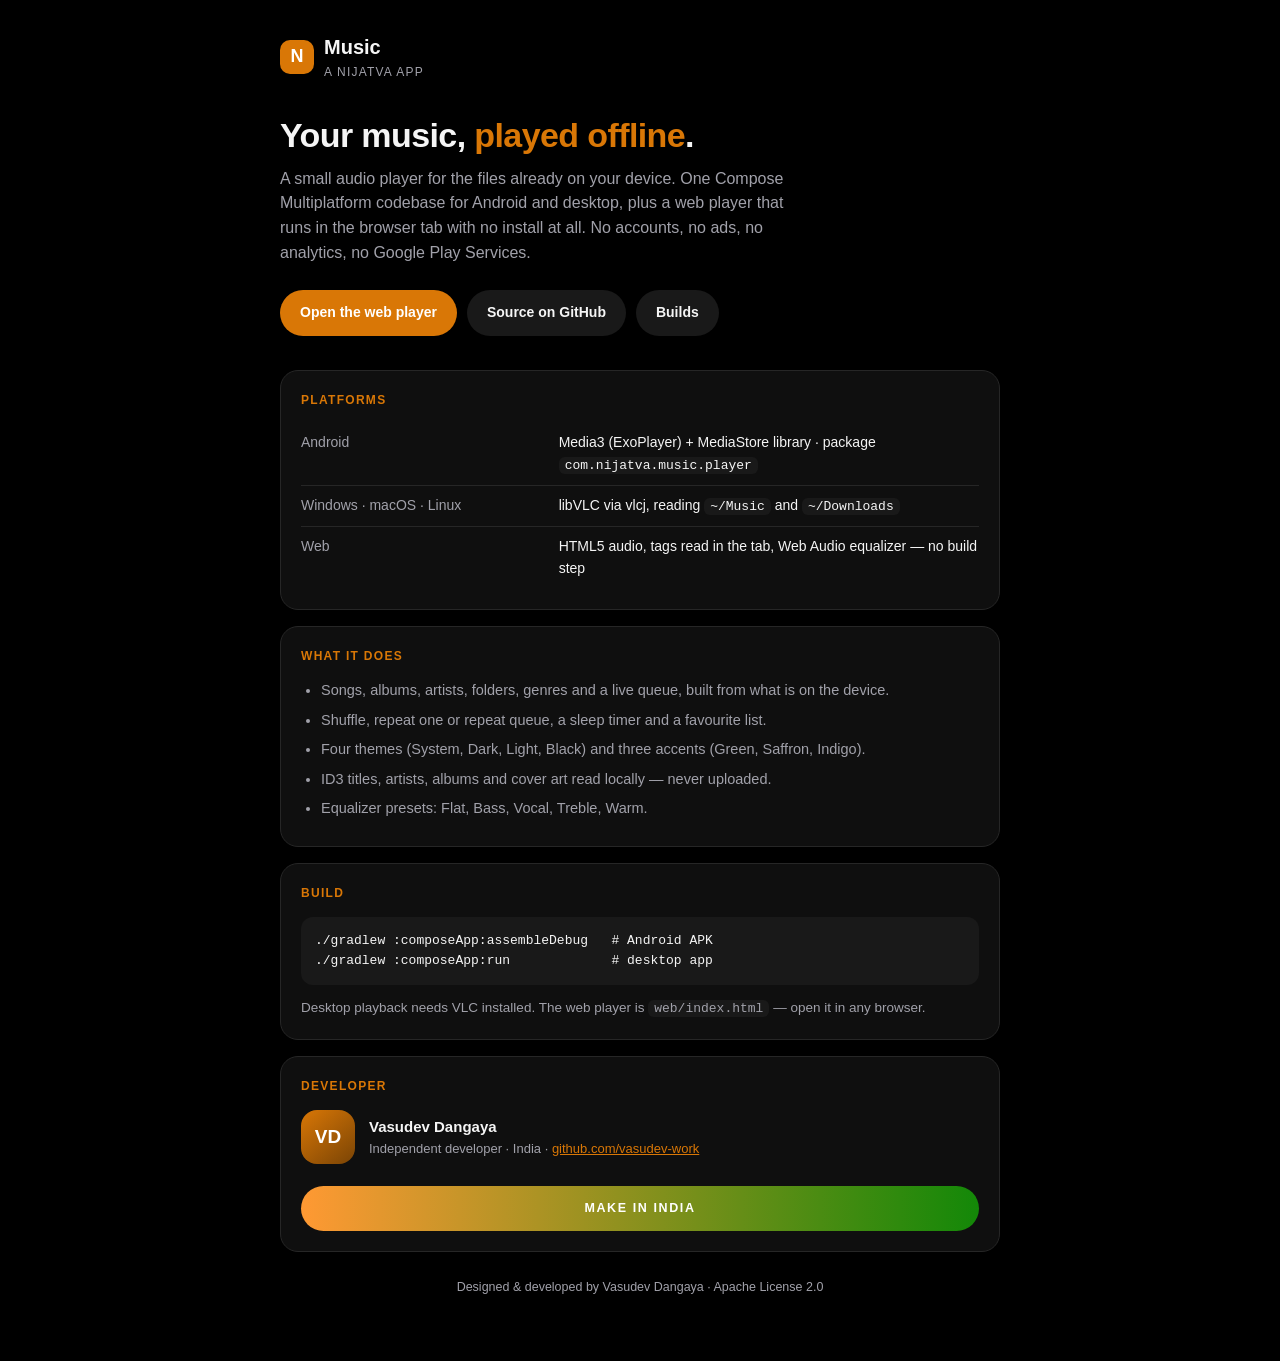
==== docs/index.html @ 0ef8c82f "Nijatva Music: offline audio player for Android, desktop and the web Shared Compose Multiplatform UI" ====
<!DOCTYPE html>
<html lang="en" data-theme="black" data-accent="saffron">
<head>
<meta charset="utf-8">
<meta name="viewport" content="width=device-width, initial-scale=1">
<meta name="theme-color" content="#000000">
<title>Music — a Nijatva app</title>
<style>
  :root {
    --accent: #d97706;
    --bg: #000;
    --surface: #0f0f0f;
    --surface-2: #191919;
    --text: #f5f5f5;
    --muted: #a1a1aa;
    --line: #262626;
  }
  * { box-sizing: border-box; }
  body {
    margin: 0; background: var(--bg); color: var(--text);
    font-family: -apple-system, BlinkMacSystemFont, "Segoe UI", Roboto, Arial, sans-serif;
    line-height: 1.55;
  }
  .wrap { max-width: 760px; margin: 0 auto; padding: 24px 20px 64px; }
  header { display: flex; align-items: center; gap: 10px; padding: 8px 0 26px; }
  .mark {
    width: 34px; height: 34px; border-radius: 10px; background: var(--accent);
    color: #fff; display: grid; place-items: center; font-weight: 800; font-size: 18px;
  }
  header .name { font-size: 20px; font-weight: 650; }
  header .by { color: var(--muted); font-size: 12px; letter-spacing: 1.2px; text-transform: uppercase; }
  h1 { font-size: 34px; line-height: 1.15; margin: 8px 0 12px; letter-spacing: -.6px; }
  h1 span { color: var(--accent); }
  p.lead { color: var(--muted); font-size: 16px; margin: 0 0 24px; max-width: 60ch; }
  .actions { display: flex; gap: 10px; flex-wrap: wrap; margin-bottom: 34px; }
  .btn {
    display: inline-block; text-decoration: none; padding: 12px 20px; border-radius: 999px;
    background: var(--surface-2); color: var(--text); font-size: 14px; font-weight: 550;
  }
  .btn.primary { background: var(--accent); color: #fff; }
  .card {
    background: var(--surface); border: 1px solid var(--line); border-radius: 18px;
    padding: 20px; margin-bottom: 16px;
  }
  .card h2 { font-size: 12px; letter-spacing: 1.3px; text-transform: uppercase; color: var(--accent); margin: 0 0 14px; }
  table { width: 100%; border-collapse: collapse; font-size: 14px; }
  td { padding: 9px 0; border-bottom: 1px solid var(--line); vertical-align: top; }
  tr:last-child td { border-bottom: 0; }
  td:first-child { color: var(--muted); width: 38%; }
  code { background: var(--surface-2); padding: 1px 6px; border-radius: 6px; font-size: 13px; }
  pre { background: var(--surface-2); padding: 14px; border-radius: 12px; overflow-x: auto; font-size: 13px; }
  ul { margin: 0; padding-left: 20px; color: var(--muted); font-size: 14.5px; }
  li { margin-bottom: 7px; }
  .dev { display: flex; gap: 14px; align-items: center; }
  .dev .av {
    width: 54px; height: 54px; border-radius: 16px; display: grid; place-items: center;
    background: linear-gradient(140deg, var(--accent), #7a4405); color: #fff; font-weight: 700; font-size: 19px;
  }
  .dev .who { font-size: 15px; font-weight: 600; }
  .dev .sub { color: var(--muted); font-size: 13px; }
  .india {
    margin-top: 22px; text-align: center; color: #fff; font-weight: 700;
    font-size: 12.5px; letter-spacing: 1.6px; padding: 13px; border-radius: 999px;
    background: linear-gradient(90deg, #ff9933, #138808);
  }
  footer { color: var(--muted); font-size: 12.5px; text-align: center; margin-top: 26px; }
  a { color: var(--accent); }
</style>
</head>
<body>
<div class="wrap">

  <header>
    <div class="mark">N</div>
    <div>
      <div class="name">Music</div>
      <div class="by">a Nijatva app</div>
    </div>
  </header>

  <h1>Your music, <span>played offline</span>.</h1>
  <p class="lead">
    A small audio player for the files already on your device. One Compose Multiplatform
    codebase for Android and desktop, plus a web player that runs in the browser tab with
    no install at all. No accounts, no ads, no analytics, no Google Play Services.
  </p>

  <div class="actions">
    <a class="btn primary" href="player/">Open the web player</a>
    <a class="btn" href="https://github.com/vasudev-work/nijatva-music-player">Source on GitHub</a>
    <a class="btn" href="https://github.com/vasudev-work/nijatva-music-player/actions">Builds</a>
  </div>

  <div class="card">
    <h2>Platforms</h2>
    <table>
      <tr><td>Android</td><td>Media3 (ExoPlayer) + MediaStore library · package <code>com.nijatva.music.player</code></td></tr>
      <tr><td>Windows · macOS · Linux</td><td>libVLC via vlcj, reading <code>~/Music</code> and <code>~/Downloads</code></td></tr>
      <tr><td>Web</td><td>HTML5 audio, tags read in the tab, Web Audio equalizer — no build step</td></tr>
    </table>
  </div>

  <div class="card">
    <h2>What it does</h2>
    <ul>
      <li>Songs, albums, artists, folders, genres and a live queue, built from what is on the device.</li>
      <li>Shuffle, repeat one or repeat queue, a sleep timer and a favourite list.</li>
      <li>Four themes (System, Dark, Light, Black) and three accents (Green, Saffron, Indigo).</li>
      <li>ID3 titles, artists, albums and cover art read locally — never uploaded.</li>
      <li>Equalizer presets: Flat, Bass, Vocal, Treble, Warm.</li>
    </ul>
  </div>

  <div class="card">
    <h2>Build</h2>
    <pre>./gradlew :composeApp:assembleDebug   # Android APK
./gradlew :composeApp:run             # desktop app</pre>
    <p class="sub" style="color: var(--muted); font-size: 13.5px; margin: 12px 0 0;">
      Desktop playback needs VLC installed. The web player is <code>web/index.html</code> — open it in any browser.
    </p>
  </div>

  <div class="card">
    <h2>Developer</h2>
    <div class="dev">
      <div class="av">VD</div>
      <div>
        <div class="who">Vasudev Dangaya</div>
        <div class="sub">Independent developer · India · <a href="https://github.com/vasudev-work">github.com/vasudev-work</a></div>
      </div>
    </div>
    <div class="india">MAKE IN INDIA</div>
  </div>

  <footer>Designed &amp; developed by Vasudev Dangaya · Apache License 2.0</footer>
</div>
</body>
</html>
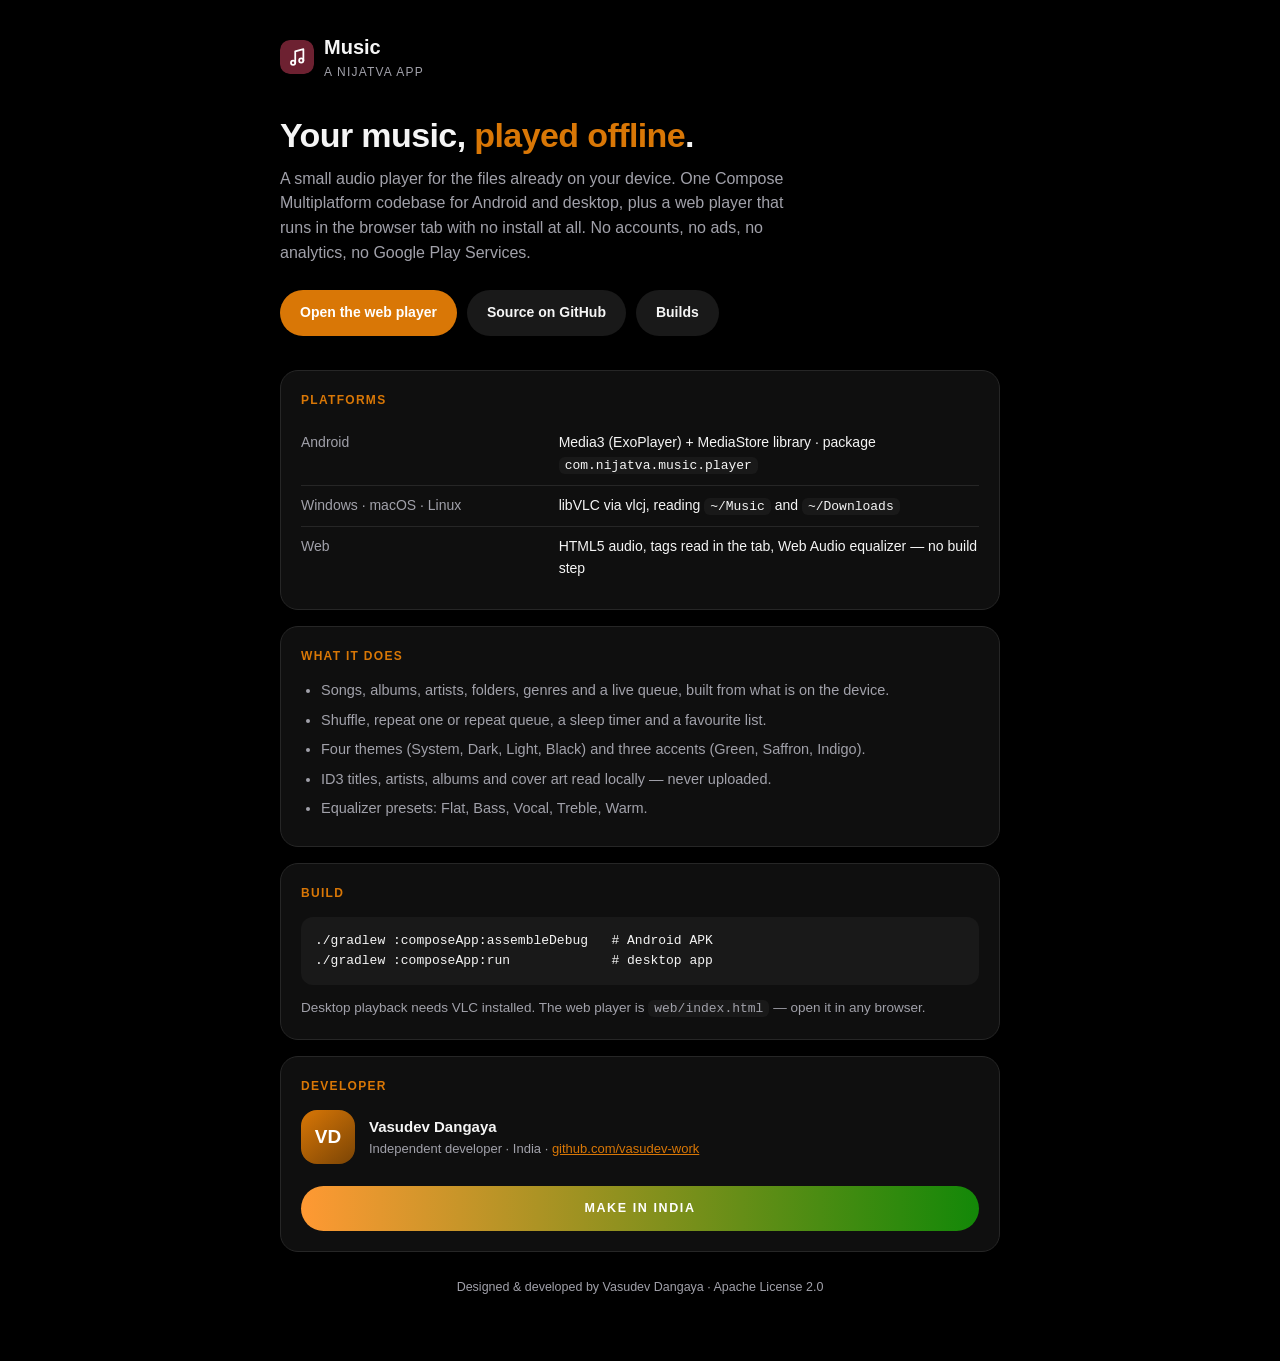
==== commit 360a49ed: "Add the Music launcher icon Adaptive icon (maroon #6D2131 with the white note) plus legacy PNG mipma" ====
--- a/docs/index.html
+++ b/docs/index.html
@@ -4,6 +4,7 @@
 <meta charset="utf-8">
 <meta name="viewport" content="width=device-width, initial-scale=1">
 <meta name="theme-color" content="#000000">
+<link rel="icon" href="music.svg" type="image/svg+xml">
 <title>Music — a Nijatva app</title>
 <style>
   :root {
@@ -23,10 +24,7 @@
   }
   .wrap { max-width: 760px; margin: 0 auto; padding: 24px 20px 64px; }
   header { display: flex; align-items: center; gap: 10px; padding: 8px 0 26px; }
-  .mark {
-    width: 34px; height: 34px; border-radius: 10px; background: var(--accent);
-    color: #fff; display: grid; place-items: center; font-weight: 800; font-size: 18px;
-  }
+  .mark { width: 34px; height: 34px; border-radius: 10px; display: block; }
   header .name { font-size: 20px; font-weight: 650; }
   header .by { color: var(--muted); font-size: 12px; letter-spacing: 1.2px; text-transform: uppercase; }
   h1 { font-size: 34px; line-height: 1.15; margin: 8px 0 12px; letter-spacing: -.6px; }
@@ -71,7 +69,7 @@
 <div class="wrap">
 
   <header>
-    <div class="mark">N</div>
+    <img class="mark" src="music.svg" alt="">
     <div>
       <div class="name">Music</div>
       <div class="by">a Nijatva app</div>
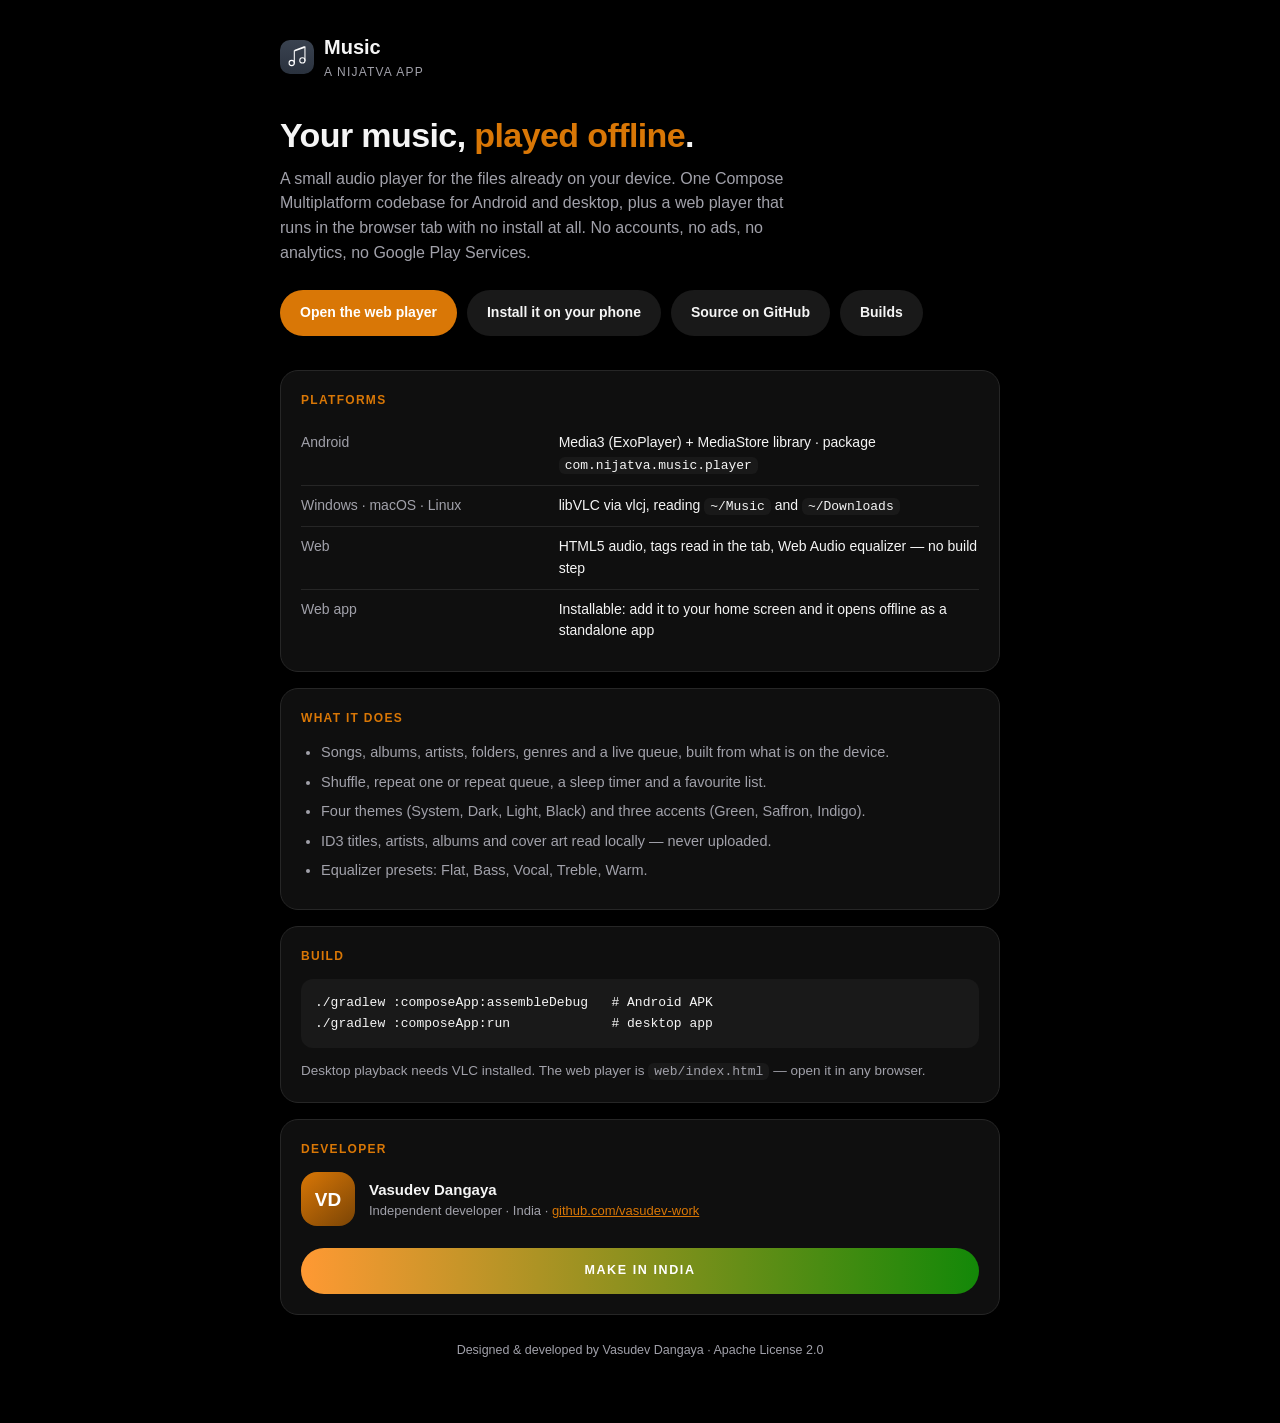
==== commit 8f4ad504: "Make the web player an installable app Adds a web app manifest (standalone display, slate theme, 192" ====
--- a/docs/index.html
+++ b/docs/index.html
@@ -85,6 +85,7 @@
 
   <div class="actions">
     <a class="btn primary" href="player/">Open the web player</a>
+    <a class="btn" href="player/">Install it on your phone</a>
     <a class="btn" href="https://github.com/vasudev-work/nijatva-music-player">Source on GitHub</a>
     <a class="btn" href="https://github.com/vasudev-work/nijatva-music-player/actions">Builds</a>
   </div>
@@ -95,6 +96,7 @@
       <tr><td>Android</td><td>Media3 (ExoPlayer) + MediaStore library · package <code>com.nijatva.music.player</code></td></tr>
       <tr><td>Windows · macOS · Linux</td><td>libVLC via vlcj, reading <code>~/Music</code> and <code>~/Downloads</code></td></tr>
       <tr><td>Web</td><td>HTML5 audio, tags read in the tab, Web Audio equalizer — no build step</td></tr>
+      <tr><td>Web app</td><td>Installable: add it to your home screen and it opens offline as a standalone app</td></tr>
     </table>
   </div>
 
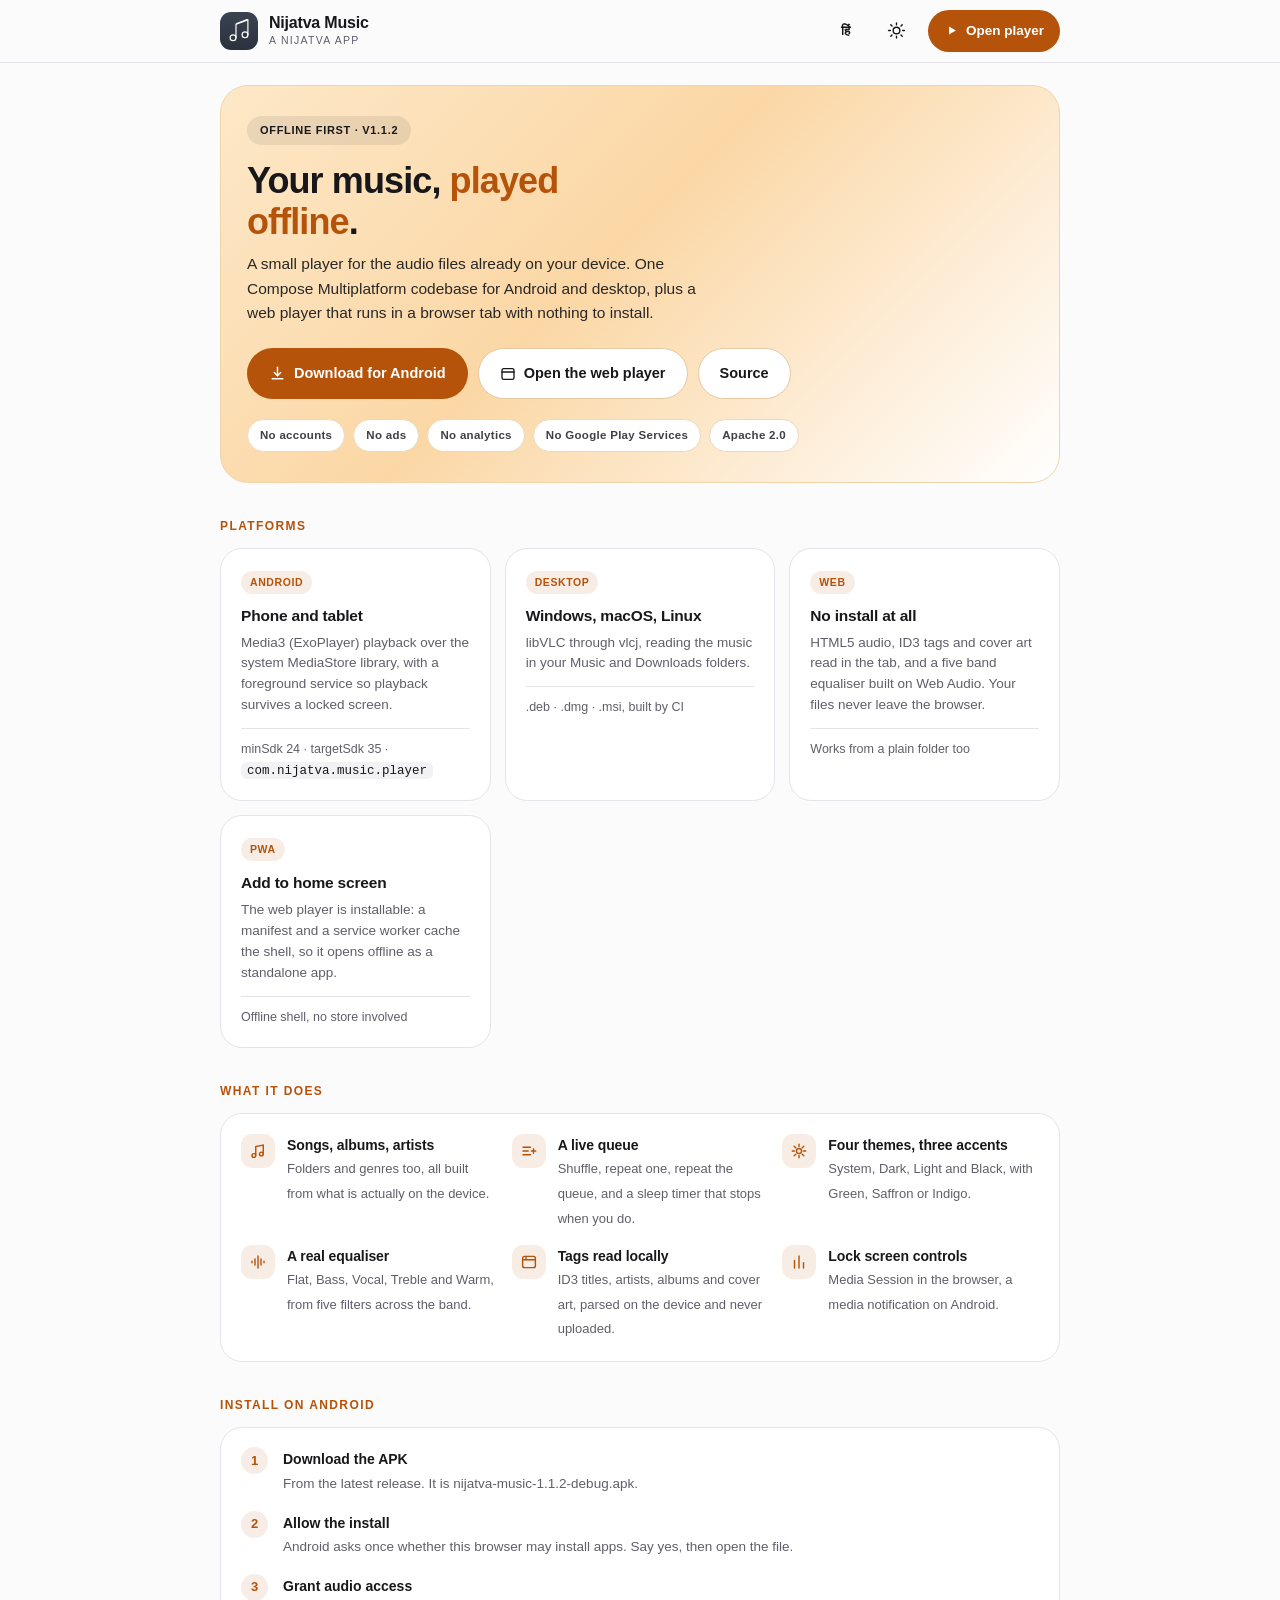
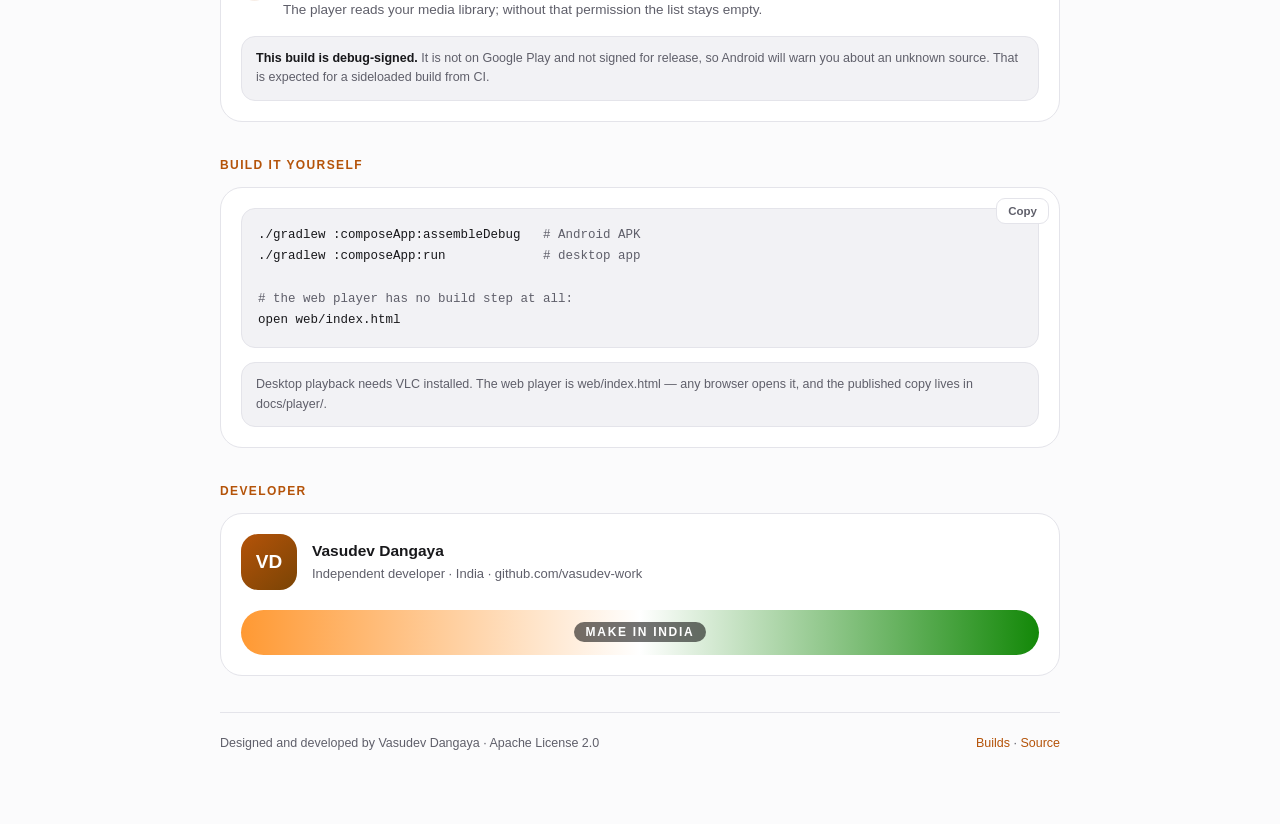
==== commit 96a7271c: "The download page says what it is, and where to actually get it The page was one column of small typ" ====
--- a/docs/index.html
+++ b/docs/index.html
@@ -1,138 +1,449 @@
 <!DOCTYPE html>
-<html lang="en" data-theme="black" data-accent="saffron">
+<html lang="en" data-theme="dark">
 <head>
 <meta charset="utf-8">
-<meta name="viewport" content="width=device-width, initial-scale=1">
-<meta name="theme-color" content="#000000">
+<meta name="viewport" content="width=device-width, initial-scale=1, viewport-fit=cover">
+<title>Nijatva Music - offline player for Android, desktop and the browser</title>
+<meta name="description" content="A small offline music player for the files already on your device. Android, Windows, macOS, Linux and a web player that needs no install. No accounts, no ads, no analytics, no Google Play Services.">
+<meta name="theme-color" content="#0b0b0d">
 <link rel="icon" href="music.svg" type="image/svg+xml">
-<title>Music — a Nijatva app</title>
+<meta property="og:type" content="website">
+<meta property="og:title" content="Nijatva Music - your music, played offline">
+<meta property="og:description" content="Android, desktop and a browser player that needs no install. No accounts, no ads, no analytics.">
 <style>
-  :root {
-    --accent: #d97706;
-    --bg: #000;
-    --surface: #0f0f0f;
-    --surface-2: #191919;
-    --text: #f5f5f5;
-    --muted: #a1a1aa;
-    --line: #262626;
-  }
-  * { box-sizing: border-box; }
-  body {
-    margin: 0; background: var(--bg); color: var(--text);
-    font-family: -apple-system, BlinkMacSystemFont, "Segoe UI", Roboto, Arial, sans-serif;
-    line-height: 1.55;
-  }
-  .wrap { max-width: 760px; margin: 0 auto; padding: 24px 20px 64px; }
-  header { display: flex; align-items: center; gap: 10px; padding: 8px 0 26px; }
-  .mark { width: 34px; height: 34px; border-radius: 10px; display: block; }
-  header .name { font-size: 20px; font-weight: 650; }
-  header .by { color: var(--muted); font-size: 12px; letter-spacing: 1.2px; text-transform: uppercase; }
-  h1 { font-size: 34px; line-height: 1.15; margin: 8px 0 12px; letter-spacing: -.6px; }
-  h1 span { color: var(--accent); }
-  p.lead { color: var(--muted); font-size: 16px; margin: 0 0 24px; max-width: 60ch; }
-  .actions { display: flex; gap: 10px; flex-wrap: wrap; margin-bottom: 34px; }
-  .btn {
-    display: inline-block; text-decoration: none; padding: 12px 20px; border-radius: 999px;
-    background: var(--surface-2); color: var(--text); font-size: 14px; font-weight: 550;
-  }
-  .btn.primary { background: var(--accent); color: #fff; }
-  .card {
-    background: var(--surface); border: 1px solid var(--line); border-radius: 18px;
-    padding: 20px; margin-bottom: 16px;
-  }
-  .card h2 { font-size: 12px; letter-spacing: 1.3px; text-transform: uppercase; color: var(--accent); margin: 0 0 14px; }
-  table { width: 100%; border-collapse: collapse; font-size: 14px; }
-  td { padding: 9px 0; border-bottom: 1px solid var(--line); vertical-align: top; }
-  tr:last-child td { border-bottom: 0; }
-  td:first-child { color: var(--muted); width: 38%; }
-  code { background: var(--surface-2); padding: 1px 6px; border-radius: 6px; font-size: 13px; }
-  pre { background: var(--surface-2); padding: 14px; border-radius: 12px; overflow-x: auto; font-size: 13px; }
-  ul { margin: 0; padding-left: 20px; color: var(--muted); font-size: 14.5px; }
-  li { margin-bottom: 7px; }
-  .dev { display: flex; gap: 14px; align-items: center; }
-  .dev .av {
-    width: 54px; height: 54px; border-radius: 16px; display: grid; place-items: center;
-    background: linear-gradient(140deg, var(--accent), #7a4405); color: #fff; font-weight: 700; font-size: 19px;
-  }
-  .dev .who { font-size: 15px; font-weight: 600; }
-  .dev .sub { color: var(--muted); font-size: 13px; }
-  .india {
-    margin-top: 22px; text-align: center; color: #fff; font-weight: 700;
-    font-size: 12.5px; letter-spacing: 1.6px; padding: 13px; border-radius: 999px;
-    background: linear-gradient(90deg, #ff9933, #138808);
-  }
-  footer { color: var(--muted); font-size: 12.5px; text-align: center; margin-top: 26px; }
-  a { color: var(--accent); }
+  :root{
+    --accent:#f59e0b; --accent-ink:#1a1204; --accent-soft:rgba(245,158,11,.14);
+    --bg:#0b0b0d; --surf:#141417; --surf2:#1c1c21; --line:#2a2a31;
+    --fg:#f4f4f5; --mut:#a1a1aa; --radius:22px;
+    --ease:cubic-bezier(.2,.8,.2,1);
+  }
+  html[data-theme="light"]{
+    --accent:#b45309; --accent-ink:#fff; --accent-soft:rgba(180,83,9,.10);
+    --bg:#fbfbfc; --surf:#fff; --surf2:#f2f2f5; --line:#e4e4ea;
+    --fg:#18181b; --mut:#5f5f6a;
+  }
+  *{box-sizing:border-box;-webkit-tap-highlight-color:transparent}
+  html{scroll-behavior:smooth}
+  body{
+    margin:0;background:var(--bg);color:var(--fg);
+    font:15.5px/1.6 -apple-system,BlinkMacSystemFont,"Segoe UI",Roboto,"Noto Sans",Arial,sans-serif;
+    -webkit-text-size-adjust:100%;
+  }
+  a{color:var(--accent);text-decoration:none}
+  .wrap{max-width:880px;margin:0 auto;padding:0 20px 72px}
+  .skip{position:absolute;left:-9999px}
+  .skip:focus{left:12px;top:12px;z-index:100;background:var(--accent);color:var(--accent-ink);
+              padding:10px 16px;border-radius:999px}
+
+  /* ---------- header ---------- */
+  .hdr{position:sticky;top:0;z-index:30;background:color-mix(in srgb,var(--bg) 88%,transparent);
+       backdrop-filter:blur(12px);border-bottom:1px solid var(--line)}
+  .hdr-in{max-width:880px;margin:0 auto;padding:10px 20px;display:flex;align-items:center;gap:11px}
+  .mark{width:38px;height:38px;border-radius:11px;flex:none;display:block;background:var(--surf2)}
+  .who{flex:1;min-width:0}
+  .who .nm{font-size:16px;font-weight:650;letter-spacing:-.2px;line-height:1.2}
+  .who .by{font-size:10.5px;letter-spacing:1.3px;text-transform:uppercase;color:var(--mut)}
+  .round{width:40px;height:40px;border-radius:50%;border:0;background:transparent;color:var(--fg);
+         display:flex;align-items:center;justify-content:center;cursor:pointer;flex:none;
+         font-size:13px;font-weight:700;letter-spacing:.4px;transition:background .16s}
+  .round:hover,.round:active{background:var(--surf2)}
+  .pill{display:inline-flex;align-items:center;gap:7px;background:var(--accent);color:var(--accent-ink);
+        border:0;border-radius:999px;padding:10px 16px;font-size:13.5px;font-weight:650;
+        white-space:nowrap;transition:transform .16s var(--ease)}
+  .pill:active{transform:scale(.96)}
+
+  /* ---------- hero ---------- */
+  .hero{margin:22px 0 26px;border-radius:28px;padding:30px 26px;position:relative;overflow:hidden;
+        background:linear-gradient(135deg,#3b1d05 0%,#5c2c06 45%,#1c1c21 100%);
+        border:1px solid var(--line);color:#fff}
+  html[data-theme="light"] .hero{background:linear-gradient(135deg,#fde8c8 0%,#fbd7a5 45%,#fff 100%);color:#18181b;
+        border-color:#f0d5ab}
+  .hero .badge{display:inline-flex;align-items:center;gap:7px;font-size:11px;font-weight:750;
+        letter-spacing:.7px;text-transform:uppercase;border-radius:999px;padding:6px 13px;
+        background:rgba(255,255,255,.14);color:#fff}
+  html[data-theme="light"] .hero .badge{background:rgba(24,24,27,.08);color:#18181b}
+  .hero h1{margin:16px 0 10px;font-size:36px;line-height:1.12;letter-spacing:-.9px;max-width:20ch}
+  .hero h1 em{font-style:normal;color:var(--accent)}
+  .hero p{margin:0 0 22px;font-size:15.5px;line-height:1.6;max-width:54ch;opacity:.92}
+  .cta{display:flex;gap:10px;flex-wrap:wrap}
+  .btn{display:inline-flex;align-items:center;gap:8px;border-radius:999px;padding:13px 21px;
+       font-size:14.5px;font-weight:650;border:1px solid transparent;transition:transform .16s var(--ease)}
+  .btn:active{transform:scale(.97)}
+  .btn.primary{background:var(--accent);color:var(--accent-ink)}
+  .btn.ghost{background:rgba(255,255,255,.10);color:#fff;border-color:rgba(255,255,255,.22)}
+  html[data-theme="light"] .btn.ghost{background:#fff;color:#18181b;border-color:#e4c9a4}
+  .chips{display:flex;gap:8px;flex-wrap:wrap;margin-top:20px}
+  .chip{font-size:11.5px;font-weight:600;letter-spacing:.3px;border-radius:999px;padding:6px 12px;
+        background:rgba(255,255,255,.10);color:#fff;border:1px solid rgba(255,255,255,.16)}
+  html[data-theme="light"] .chip{background:#fff;color:#3f3f46;border-color:#ecd9bd}
+
+  /* ---------- sections ---------- */
+  h2.sec{font-size:12px;letter-spacing:1.4px;text-transform:uppercase;color:var(--accent);
+         margin:34px 0 12px;font-weight:750}
+  .card{background:var(--surf);border:1px solid var(--line);border-radius:var(--radius);padding:20px}
+  .grid{display:grid;gap:14px;grid-template-columns:repeat(auto-fit,minmax(240px,1fr))}
+  .plat h3{margin:0 0 4px;font-size:15.5px;letter-spacing:-.2px}
+  .plat .tag{display:inline-block;font-size:10.5px;font-weight:700;letter-spacing:.6px;text-transform:uppercase;
+             color:var(--accent);background:var(--accent-soft);border-radius:999px;padding:3px 9px;margin-bottom:10px}
+  .plat p{margin:0;color:var(--mut);font-size:13.5px;line-height:1.55}
+  .plat .kv{margin-top:12px;padding-top:10px;border-top:1px solid var(--line);color:var(--mut);font-size:12.5px}
+  code,.mono{font-family:ui-monospace,SFMono-Regular,Menlo,monospace;font-size:12.5px}
+  code{background:var(--surf2);padding:1.5px 6px;border-radius:6px;color:var(--fg)}
+
+  .feat{display:grid;gap:14px;grid-template-columns:repeat(auto-fit,minmax(250px,1fr))}
+  .feat .it{display:flex;gap:12px;align-items:flex-start}
+  .feat .ic{width:34px;height:34px;border-radius:11px;flex:none;display:grid;place-items:center;
+            background:var(--accent-soft);color:var(--accent)}
+  .feat .ic svg{width:18px;height:18px}
+  .feat b{display:block;font-size:14px;font-weight:650;letter-spacing:-.1px}
+  .feat span{color:var(--mut);font-size:13px;line-height:1.5}
+
+  ol.steps{margin:0;padding:0;list-style:none;counter-reset:s}
+  ol.steps li{position:relative;padding:0 0 16px 42px;counter-increment:s}
+  ol.steps li:last-child{padding-bottom:0}
+  ol.steps li::before{content:counter(s);position:absolute;left:0;top:-1px;width:27px;height:27px;
+    border-radius:50%;background:var(--accent-soft);color:var(--accent);font-size:13px;font-weight:750;
+    display:grid;place-items:center}
+  ol.steps b{display:block;font-size:14px}
+  ol.steps span{color:var(--mut);font-size:13.5px}
+
+  .note{margin-top:14px;padding:12px 14px;border-radius:14px;font-size:12.5px;line-height:1.55;
+        background:var(--surf2);color:var(--mut);border:1px solid var(--line)}
+  .note b{color:var(--fg)}
+
+  .codebox{position:relative}
+  pre{margin:0;background:var(--surf2);border:1px solid var(--line);border-radius:14px;
+      padding:16px 16px;overflow-x:auto;font-size:12.5px;line-height:1.7;color:var(--fg)}
+  pre .c{color:var(--mut)}
+  .copybtn{position:absolute;top:10px;right:10px;background:var(--surf);color:var(--mut);
+           border:1px solid var(--line);border-radius:9px;padding:6px 11px;font-size:11.5px;
+           font-weight:650;cursor:pointer;font-family:inherit}
+  .copybtn:hover{color:var(--fg)}
+
+  .dev{display:flex;gap:15px;align-items:center;flex-wrap:wrap}
+  .av{width:56px;height:56px;border-radius:17px;flex:none;display:grid;place-items:center;
+      background:linear-gradient(140deg,var(--accent),#7a4405);color:#fff;font-weight:750;font-size:19px}
+  .dev .d1{font-size:15.5px;font-weight:650}
+  .dev .d2{color:var(--mut);font-size:13px}
+  .india{margin-top:20px;text-align:center;color:#fff;font-weight:750;font-size:12px;
+         letter-spacing:1.7px;padding:13px;border-radius:999px;
+         background:linear-gradient(90deg,#ff9933,#ffffff 50%,#138808)}
+  .india span{background:rgba(0,0,0,.55);padding:3px 12px;border-radius:999px}
+
+  footer{margin-top:36px;padding-top:20px;border-top:1px solid var(--line);
+         color:var(--mut);font-size:12.5px;display:flex;gap:8px 18px;flex-wrap:wrap;
+         justify-content:space-between}
+  :focus-visible{outline:2.5px solid var(--accent);outline-offset:2px;border-radius:8px}
+  @media (max-width:520px){
+    .hero{padding:24px 20px;border-radius:24px}
+    .hero h1{font-size:29px}
+    .who .by{display:none}
+    .hdr .pill span{display:none}
+  }
+  @media (prefers-reduced-motion:reduce){*{animation:none!important;transition:none!important}
+    html{scroll-behavior:auto}}
 </style>
 </head>
 <body>
-<div class="wrap">
-
-  <header>
+<a class="skip" href="#main" data-i18n="skip">Skip to content</a>
+
+<div class="hdr">
+  <div class="hdr-in">
     <img class="mark" src="music.svg" alt="">
-    <div>
-      <div class="name">Music</div>
-      <div class="by">a Nijatva app</div>
-    </div>
-  </header>
-
-  <h1>Your music, <span>played offline</span>.</h1>
-  <p class="lead">
-    A small audio player for the files already on your device. One Compose Multiplatform
-    codebase for Android and desktop, plus a web player that runs in the browser tab with
-    no install at all. No accounts, no ads, no analytics, no Google Play Services.
-  </p>
-
-  <div class="actions">
-    <a class="btn primary" href="player/">Open the web player</a>
-    <a class="btn" href="player/">Install it on your phone</a>
-    <a class="btn" href="https://github.com/vasudev-work/nijatva-music-player">Source on GitHub</a>
-    <a class="btn" href="https://github.com/vasudev-work/nijatva-music-player/actions">Builds</a>
-  </div>
-
+    <div class="who">
+      <div class="nm">Nijatva Music</div>
+      <div class="by" data-i18n="byline">a Nijatva app</div>
+    </div>
+    <button class="round" id="lang" aria-label="Language" title="Language">हिं</button>
+    <button class="round" id="theme" aria-label="Theme" title="Theme">
+      <svg width="19" height="19" viewBox="0 0 24 24" fill="none" stroke="currentColor" stroke-width="1.8"
+           stroke-linecap="round" aria-hidden="true"><circle cx="12" cy="12" r="4.2"/>
+        <path d="M12 2.6v2.2M12 19.2v2.2M4.2 12H2M22 12h-2.2M6.3 6.3 4.8 4.8M19.2 19.2l-1.5-1.5M17.7 6.3l1.5-1.5M4.8 19.2l1.5-1.5"/></svg>
+    </button>
+    <a class="pill" href="player/">
+      <svg width="15" height="15" viewBox="0 0 24 24" fill="currentColor" aria-hidden="true">
+        <path d="M8 5.5v13l11-6.5z"/></svg><span data-i18n="openPlayer">Open player</span>
+    </a>
+  </div>
+</div>
+
+<main class="wrap" id="main">
+
+  <section class="hero">
+    <span class="badge" data-i18n="badge">Offline first · v1.1.2</span>
+    <h1><span data-i18n="h1a">Your music,</span> <em data-i18n="h1b">played offline</em>.</h1>
+    <p data-i18n="lead">A small player for the audio files already on your device. One Compose
+      Multiplatform codebase for Android and desktop, plus a web player that runs in a browser tab
+      with nothing to install.</p>
+    <div class="cta">
+      <a class="btn primary" id="apk" href="https://github.com/vasudev-work/nijatva-music-player/releases/latest">
+        <svg width="17" height="17" viewBox="0 0 24 24" fill="none" stroke="currentColor" stroke-width="2"
+             stroke-linecap="round" stroke-linejoin="round" aria-hidden="true">
+          <path d="M12 3v12"/><path d="M7.5 10.5 12 15l4.5-4.5"/><path d="M4.5 19.5h15"/></svg>
+        <span data-i18n="getApk">Download for Android</span>
+      </a>
+      <a class="btn ghost" href="player/">
+        <svg width="16" height="16" viewBox="0 0 24 24" fill="none" stroke="currentColor" stroke-width="2"
+             stroke-linecap="round" aria-hidden="true"><rect x="3" y="4" width="18" height="16" rx="2.5"/>
+          <path d="M3 9h18"/></svg>
+        <span data-i18n="openWeb">Open the web player</span>
+      </a>
+      <a class="btn ghost" href="https://github.com/vasudev-work/nijatva-music-player">
+        <span data-i18n="source">Source</span>
+      </a>
+    </div>
+    <div class="chips">
+      <span class="chip" data-i18n="c1">No accounts</span>
+      <span class="chip" data-i18n="c2">No ads</span>
+      <span class="chip" data-i18n="c3">No analytics</span>
+      <span class="chip" data-i18n="c4">No Google Play Services</span>
+      <span class="chip">Apache 2.0</span>
+    </div>
+  </section>
+
+  <h2 class="sec" data-i18n="secPlatforms">Platforms</h2>
+  <div class="grid">
+    <div class="card plat">
+      <span class="tag">Android</span>
+      <h3 data-i18n="p1h">Phone and tablet</h3>
+      <p data-i18n="p1p">Media3 (ExoPlayer) playback over the system MediaStore library, with a
+        foreground service so playback survives a locked screen.</p>
+      <div class="kv">minSdk 24 · targetSdk 35 · <code>com.nijatva.music.player</code></div>
+    </div>
+    <div class="card plat">
+      <span class="tag">Desktop</span>
+      <h3 data-i18n="p2h">Windows, macOS, Linux</h3>
+      <p data-i18n="p2p">libVLC through vlcj, reading the music in your Music and Downloads folders.</p>
+      <div class="kv">.deb · .dmg · .msi, built by CI</div>
+    </div>
+    <div class="card plat">
+      <span class="tag">Web</span>
+      <h3 data-i18n="p3h">No install at all</h3>
+      <p data-i18n="p3p">HTML5 audio, ID3 tags and cover art read in the tab, and a five band
+        equaliser built on Web Audio. Your files never leave the browser.</p>
+      <div class="kv" data-i18n="p3kv">Works from a plain folder too</div>
+    </div>
+    <div class="card plat">
+      <span class="tag">PWA</span>
+      <h3 data-i18n="p4h">Add to home screen</h3>
+      <p data-i18n="p4p">The web player is installable: a manifest and a service worker cache the
+        shell, so it opens offline as a standalone app.</p>
+      <div class="kv" data-i18n="p4kv">Offline shell, no store involved</div>
+    </div>
+  </div>
+
+  <h2 class="sec" data-i18n="secDoes">What it does</h2>
   <div class="card">
-    <h2>Platforms</h2>
-    <table>
-      <tr><td>Android</td><td>Media3 (ExoPlayer) + MediaStore library · package <code>com.nijatva.music.player</code></td></tr>
-      <tr><td>Windows · macOS · Linux</td><td>libVLC via vlcj, reading <code>~/Music</code> and <code>~/Downloads</code></td></tr>
-      <tr><td>Web</td><td>HTML5 audio, tags read in the tab, Web Audio equalizer — no build step</td></tr>
-      <tr><td>Web app</td><td>Installable: add it to your home screen and it opens offline as a standalone app</td></tr>
-    </table>
-  </div>
-
+    <div class="feat">
+      <div class="it"><span class="ic"><svg viewBox="0 0 24 24" fill="none" stroke="currentColor" stroke-width="1.9" stroke-linecap="round"><path d="M9 18V6l10-2v12"/><circle cx="6.5" cy="18" r="2.5"/><circle cx="16.5" cy="16" r="2.5"/></svg></span>
+        <div><b data-i18n="f1t">Songs, albums, artists</b><span data-i18n="f1s">Folders and genres too, all built from what is actually on the device.</span></div></div>
+      <div class="it"><span class="ic"><svg viewBox="0 0 24 24" fill="none" stroke="currentColor" stroke-width="1.9" stroke-linecap="round"><path d="M4 7h10M4 12h7M4 17h10"/><path d="M18 9v6M15 12h6"/></svg></span>
+        <div><b data-i18n="f2t">A live queue</b><span data-i18n="f2s">Shuffle, repeat one, repeat the queue, and a sleep timer that stops when you do.</span></div></div>
+      <div class="it"><span class="ic"><svg viewBox="0 0 24 24" fill="none" stroke="currentColor" stroke-width="1.9" stroke-linecap="round"><path d="M12 3v3M12 18v3M3 12h3M18 12h3M5.6 5.6l2.1 2.1M16.3 16.3l2.1 2.1M18.4 5.6l-2.1 2.1M7.7 16.3l-2.1 2.1"/><circle cx="12" cy="12" r="3.4"/></svg></span>
+        <div><b data-i18n="f3t">Four themes, three accents</b><span data-i18n="f3s">System, Dark, Light and Black, with Green, Saffron or Indigo.</span></div></div>
+      <div class="it"><span class="ic"><svg viewBox="0 0 24 24" fill="none" stroke="currentColor" stroke-width="1.9" stroke-linecap="round"><path d="M12 4v16M8 8v8M16 8v8M4 11v2M20 11v2"/></svg></span>
+        <div><b data-i18n="f4t">A real equaliser</b><span data-i18n="f4s">Flat, Bass, Vocal, Treble and Warm, from five filters across the band.</span></div></div>
+      <div class="it"><span class="ic"><svg viewBox="0 0 24 24" fill="none" stroke="currentColor" stroke-width="1.9" stroke-linecap="round"><rect x="3.5" y="4.5" width="17" height="15" rx="2.5"/><path d="M3.5 9h17"/><path d="M8 4.5v4.5"/></svg></span>
+        <div><b data-i18n="f5t">Tags read locally</b><span data-i18n="f5s">ID3 titles, artists, albums and cover art, parsed on the device and never uploaded.</span></div></div>
+      <div class="it"><span class="ic"><svg viewBox="0 0 24 24" fill="none" stroke="currentColor" stroke-width="1.9" stroke-linecap="round"><path d="M6 20V10M12 20V4M18 20v-7"/></svg></span>
+        <div><b data-i18n="f6t">Lock screen controls</b><span data-i18n="f6s">Media Session in the browser, a media notification on Android.</span></div></div>
+    </div>
+  </div>
+
+  <h2 class="sec" data-i18n="secInstall">Install on Android</h2>
   <div class="card">
-    <h2>What it does</h2>
-    <ul>
-      <li>Songs, albums, artists, folders, genres and a live queue, built from what is on the device.</li>
-      <li>Shuffle, repeat one or repeat queue, a sleep timer and a favourite list.</li>
-      <li>Four themes (System, Dark, Light, Black) and three accents (Green, Saffron, Indigo).</li>
-      <li>ID3 titles, artists, albums and cover art read locally — never uploaded.</li>
-      <li>Equalizer presets: Flat, Bass, Vocal, Treble, Warm.</li>
-    </ul>
-  </div>
-
+    <ol class="steps">
+      <li><b data-i18n="s1t">Download the APK</b><span data-i18n="s1s">From the latest release. It is <code>nijatva-music-1.1.2-debug.apk</code>.</span></li>
+      <li><b data-i18n="s2t">Allow the install</b><span data-i18n="s2s">Android asks once whether this browser may install apps. Say yes, then open the file.</span></li>
+      <li><b data-i18n="s3t">Grant audio access</b><span data-i18n="s3s">The player reads your media library; without that permission the list stays empty.</span></li>
+    </ol>
+    <div class="note"><b data-i18n="noteT">This build is debug-signed.</b>
+      <span data-i18n="noteB">It is not on Google Play and not signed for release, so Android will warn
+      you about an unknown source. That is expected for a sideloaded build from CI.</span></div>
+  </div>
+
+  <h2 class="sec" data-i18n="secBuild">Build it yourself</h2>
+  <div class="card codebox">
+    <button class="copybtn" id="copybuild" data-i18n="copy">Copy</button>
+    <pre id="buildcode">./gradlew :composeApp:assembleDebug   <span class="c"># Android APK</span>
+./gradlew :composeApp:run             <span class="c"># desktop app</span>
+
+<span class="c"># the web player has no build step at all:</span>
+open web/index.html</pre>
+    <div class="note" data-i18n="buildNote">Desktop playback needs VLC installed. The web player is
+      <code>web/index.html</code> — any browser opens it, and the published copy lives in
+      <code>docs/player/</code>.</div>
+  </div>
+
+  <h2 class="sec" data-i18n="secDev">Developer</h2>
   <div class="card">
-    <h2>Build</h2>
-    <pre>./gradlew :composeApp:assembleDebug   # Android APK
-./gradlew :composeApp:run             # desktop app</pre>
-    <p class="sub" style="color: var(--muted); font-size: 13.5px; margin: 12px 0 0;">
-      Desktop playback needs VLC installed. The web player is <code>web/index.html</code> — open it in any browser.
-    </p>
-  </div>
-
-  <div class="card">
-    <h2>Developer</h2>
     <div class="dev">
       <div class="av">VD</div>
       <div>
-        <div class="who">Vasudev Dangaya</div>
-        <div class="sub">Independent developer · India · <a href="https://github.com/vasudev-work">github.com/vasudev-work</a></div>
+        <div class="d1">Vasudev Dangaya</div>
+        <div class="d2" data-i18n="devSub">Independent developer · India ·
+          <a href="https://github.com/vasudev-work">github.com/vasudev-work</a></div>
       </div>
     </div>
-    <div class="india">MAKE IN INDIA</div>
-  </div>
-
-  <footer>Designed &amp; developed by Vasudev Dangaya · Apache License 2.0</footer>
-</div>
+    <div class="india"><span>MAKE IN INDIA</span></div>
+  </div>
+
+  <footer>
+    <span data-i18n="footL">Designed and developed by Vasudev Dangaya · Apache License 2.0</span>
+    <span><a href="https://github.com/vasudev-work/nijatva-music-player/actions" data-i18n="footBuilds">Builds</a>
+      · <a href="https://github.com/vasudev-work/nijatva-music-player" data-i18n="footSource">Source</a></span>
+  </footer>
+</main>
+
+<script>
+(function () {
+  'use strict';
+
+  var LANG = 'en';
+  var T = {
+    en: {
+      skip: 'Skip to content', byline: 'a Nijatva app', openPlayer: 'Open player',
+      badge: 'Offline first · v1.1.2',
+      h1a: 'Your music,', h1b: 'played offline',
+      lead: 'A small player for the audio files already on your device. One Compose Multiplatform codebase for Android and desktop, plus a web player that runs in a browser tab with nothing to install.',
+      getApk: 'Download for Android', openWeb: 'Open the web player', source: 'Source',
+      c1: 'No accounts', c2: 'No ads', c3: 'No analytics', c4: 'No Google Play Services',
+      secPlatforms: 'Platforms', secDoes: 'What it does', secInstall: 'Install on Android',
+      secBuild: 'Build it yourself', secDev: 'Developer',
+      p1h: 'Phone and tablet',
+      p1p: 'Media3 (ExoPlayer) playback over the system MediaStore library, with a foreground service so playback survives a locked screen.',
+      p2h: 'Windows, macOS, Linux',
+      p2p: 'libVLC through vlcj, reading the music in your Music and Downloads folders.',
+      p3h: 'No install at all',
+      p3p: 'HTML5 audio, ID3 tags and cover art read in the tab, and a five band equaliser built on Web Audio. Your files never leave the browser.',
+      p3kv: 'Works from a plain folder too',
+      p4h: 'Add to home screen',
+      p4p: 'The web player is installable: a manifest and a service worker cache the shell, so it opens offline as a standalone app.',
+      p4kv: 'Offline shell, no store involved',
+      f1t: 'Songs, albums, artists', f1s: 'Folders and genres too, all built from what is actually on the device.',
+      f2t: 'A live queue', f2s: 'Shuffle, repeat one, repeat the queue, and a sleep timer that stops when you do.',
+      f3t: 'Four themes, three accents', f3s: 'System, Dark, Light and Black, with Green, Saffron or Indigo.',
+      f4t: 'A real equaliser', f4s: 'Flat, Bass, Vocal, Treble and Warm, from five filters across the band.',
+      f5t: 'Tags read locally', f5s: 'ID3 titles, artists, albums and cover art, parsed on the device and never uploaded.',
+      f6t: 'Lock screen controls', f6s: 'Media Session in the browser, a media notification on Android.',
+      s1t: 'Download the APK', s1s: 'From the latest release. It is nijatva-music-1.1.2-debug.apk.',
+      s2t: 'Allow the install', s2s: 'Android asks once whether this browser may install apps. Say yes, then open the file.',
+      s3t: 'Grant audio access', s3s: 'The player reads your media library; without that permission the list stays empty.',
+      noteT: 'This build is debug-signed.',
+      noteB: 'It is not on Google Play and not signed for release, so Android will warn you about an unknown source. That is expected for a sideloaded build from CI.',
+      copy: 'Copy', copied: 'Copied',
+      buildNote: 'Desktop playback needs VLC installed. The web player is web/index.html — any browser opens it, and the published copy lives in docs/player/.',
+      devSub: 'Independent developer · India · github.com/vasudev-work',
+      footL: 'Designed and developed by Vasudev Dangaya · Apache License 2.0',
+      footBuilds: 'Builds', footSource: 'Source',
+      language: 'Language', theme: 'Theme'
+    },
+    hi: {
+      skip: 'सामग्री पर जाएँ', byline: 'एक निजत्व ऐप', openPlayer: 'प्लेयर खोलें',
+      badge: 'ऑफ़लाइन पहले · v1.1.2',
+      h1a: 'आपका संगीत,', h1b: 'बिना इंटरनेट चले',
+      lead: 'आपके डिवाइस में पहले से मौजूद ऑडियो फ़ाइलों के लिए एक छोटा प्लेयर। Android और desktop के लिए एक ही Compose Multiplatform कोडबेस, और साथ में ब्राउज़र टैब में चलने वाला वेब प्लेयर — कुछ इंस्टॉल करने की ज़रूरत नहीं।',
+      getApk: 'Android के लिए डाउनलोड', openWeb: 'वेब प्लेयर खोलें', source: 'सोर्स',
+      c1: 'कोई खाता नहीं', c2: 'कोई विज्ञापन नहीं', c3: 'कोई एनालिटिक्स नहीं', c4: 'Google Play Services नहीं',
+      secPlatforms: 'प्लेटफ़ॉर्म', secDoes: 'यह क्या करता है', secInstall: 'Android पर इंस्टॉल',
+      secBuild: 'खुद बनाएँ', secDev: 'डेवलपर',
+      p1h: 'फ़ोन और टैबलेट',
+      p1p: 'सिस्टम MediaStore लाइब्रेरी पर Media3 (ExoPlayer) से प्लेबैक, और foreground service, ताकि स्क्रीन बंद होने पर भी संगीत चलता रहे।',
+      p2h: 'Windows, macOS, Linux',
+      p2p: 'vlcj के ज़रिए libVLC, आपके Music और Downloads फ़ोल्डर से संगीत पढ़ता है।',
+      p3h: 'इंस्टॉल की ज़रूरत नहीं',
+      p3p: 'HTML5 ऑडियो, टैब में ही पढ़े जाने वाले ID3 टैग और कवर आर्ट, और Web Audio पर बना पाँच-बैंड इक्वलाइज़र। आपकी फ़ाइलें ब्राउज़र से बाहर नहीं जातीं।',
+      p3kv: 'सीधे फ़ोल्डर से भी चलता है',
+      p4h: 'होम स्क्रीन पर जोड़ें',
+      p4p: 'वेब प्लेयर इंस्टॉल हो सकता है: manifest और service worker शेल को कैश करते हैं, इसलिए यह ऑफ़लाइन एक अलग ऐप की तरह खुलता है।',
+      p4kv: 'ऑफ़लाइन शेल, कोई स्टोर नहीं',
+      f1t: 'गाने, एल्बम, कलाकार', f1s: 'फ़ोल्डर और विधाएँ भी — सब कुछ डिवाइस में जो असल में है उसी से।',
+      f2t: 'लाइव क्यू', f2s: 'शफ़ल, एक गाना दोहराएँ, पूरी क्यू दोहराएँ, और स्लीप टाइमर।',
+      f3t: 'चार थीम, तीन रंग', f3s: 'System, Dark, Light और Black, साथ में Green, Saffron या Indigo।',
+      f4t: 'असली इक्वलाइज़र', f4s: 'Flat, Bass, Vocal, Treble और Warm, पूरे बैंड पर पाँच फ़िल्टर से।',
+      f5t: 'टैग डिवाइस पर ही', f5s: 'ID3 शीर्षक, कलाकार, एल्बम और कवर आर्ट डिवाइस पर पढ़े जाते हैं, कहीं अपलोड नहीं होते।',
+      f6t: 'लॉक स्क्रीन कंट्रोल', f6s: 'ब्राउज़र में Media Session, Android पर मीडिया नोटिफ़िकेशन।',
+      s1t: 'APK डाउनलोड करें', s1s: 'नवीनतम रिलीज़ से। फ़ाइल का नाम nijatva-music-1.1.2-debug.apk है।',
+      s2t: 'इंस्टॉल की अनुमति दें', s2s: 'Android एक बार पूछता है कि यह ब्राउज़र ऐप इंस्टॉल कर सकता है या नहीं। हाँ कहें, फिर फ़ाइल खोलें।',
+      s3t: 'ऑडियो की अनुमति दें', s3s: 'प्लेयर आपकी मीडिया लाइब्रेरी पढ़ता है; इस अनुमति के बिना सूची खाली रहेगी।',
+      noteT: 'यह बिल्ड debug-signed है।',
+      noteB: 'यह Google Play पर नहीं है और release के लिए signed नहीं है, इसलिए Android अज्ञात स्रोत की चेतावनी देगा। CI से साइडलोड किए बिल्ड के लिए यह सामान्य है।',
+      copy: 'कॉपी', copied: 'कॉपी हुआ',
+      buildNote: 'desktop प्लेबैक के लिए VLC इंस्टॉल होना चाहिए। वेब प्लेयर web/index.html है — कोई भी ब्राउज़र इसे खोल लेता है, और प्रकाशित प्रति docs/player/ में रहती है।',
+      devSub: 'स्वतंत्र डेवलपर · भारत · github.com/vasudev-work',
+      footL: 'डिज़ाइन और विकास: Vasudev Dangaya · Apache License 2.0',
+      footBuilds: 'बिल्ड्स', footSource: 'सोर्स',
+      language: 'भाषा', theme: 'थीम'
+    }
+  };
+  function t(k) { return (T[LANG] && T[LANG][k]) || T.en[k] || k; }
+
+  var root = document.documentElement;
+  var langBtn = document.getElementById('lang');
+  var themeBtn = document.getElementById('theme');
+
+  function paintLang() {
+    Array.prototype.forEach.call(document.querySelectorAll('[data-i18n]'), function (el) {
+      var k = el.getAttribute('data-i18n');
+      // these three carry markup, so they are set as HTML from the same strings
+      if (k === 's1s' || k === 'buildNote' || k === 'devSub') { el.innerHTML = t(k); return; }
+      el.textContent = t(k);
+    });
+    langBtn.textContent = LANG === 'en' ? 'हिं' : 'EN';
+    langBtn.setAttribute('aria-label', t('language'));
+    langBtn.setAttribute('title', t('language'));
+    root.setAttribute('lang', LANG === 'hi' ? 'hi' : 'en');
+  }
+
+  function paintTheme() {
+    root.setAttribute('data-theme', root.getAttribute('data-theme') === 'light' ? 'light' : 'dark');
+    themeBtn.setAttribute('aria-label', t('theme'));
+    themeBtn.setAttribute('title', t('theme'));
+  }
+
+  try {
+    var savedLang = localStorage.getItem('nijatva.music.lang');
+    if (savedLang && T[savedLang]) LANG = savedLang;
+    var savedTheme = localStorage.getItem('nijatva.music.theme');
+    if (savedTheme === 'light' || savedTheme === 'dark') root.setAttribute('data-theme', savedTheme);
+    else if (window.matchMedia && window.matchMedia('(prefers-color-scheme: light)').matches) {
+      root.setAttribute('data-theme', 'light');
+    }
+  } catch (e) { }
+
+  langBtn.addEventListener('click', function () {
+    LANG = LANG === 'en' ? 'hi' : 'en';
+    try { localStorage.setItem('nijatva.music.lang', LANG); } catch (e) { }
+    paintLang();
+  });
+
+  themeBtn.addEventListener('click', function () {
+    root.setAttribute('data-theme', root.getAttribute('data-theme') === 'light' ? 'dark' : 'light');
+    try { localStorage.setItem('nijatva.music.theme', root.getAttribute('data-theme')); } catch (e) { }
+  });
+
+  var cb = document.getElementById('copybuild');
+  cb.addEventListener('click', function () {
+    var text = document.getElementById('buildcode').innerText;
+    function done(ok) {
+      var old = t('copy');
+      cb.textContent = ok ? t('copied') : old;
+      setTimeout(function () { cb.textContent = old; }, 1400);
+    }
+    try {
+      if (navigator.clipboard) navigator.clipboard.writeText(text).then(function () { done(true); },
+                                                                        function () { done(false); });
+      else {
+        var ta = document.createElement('textarea');
+        ta.value = text; document.body.appendChild(ta); ta.select();
+        document.execCommand('copy'); document.body.removeChild(ta); done(true);
+      }
+    } catch (e) { done(false); }
+  });
+
+  paintTheme();
+  paintLang();
+})();
+</script>
 </body>
 </html>
